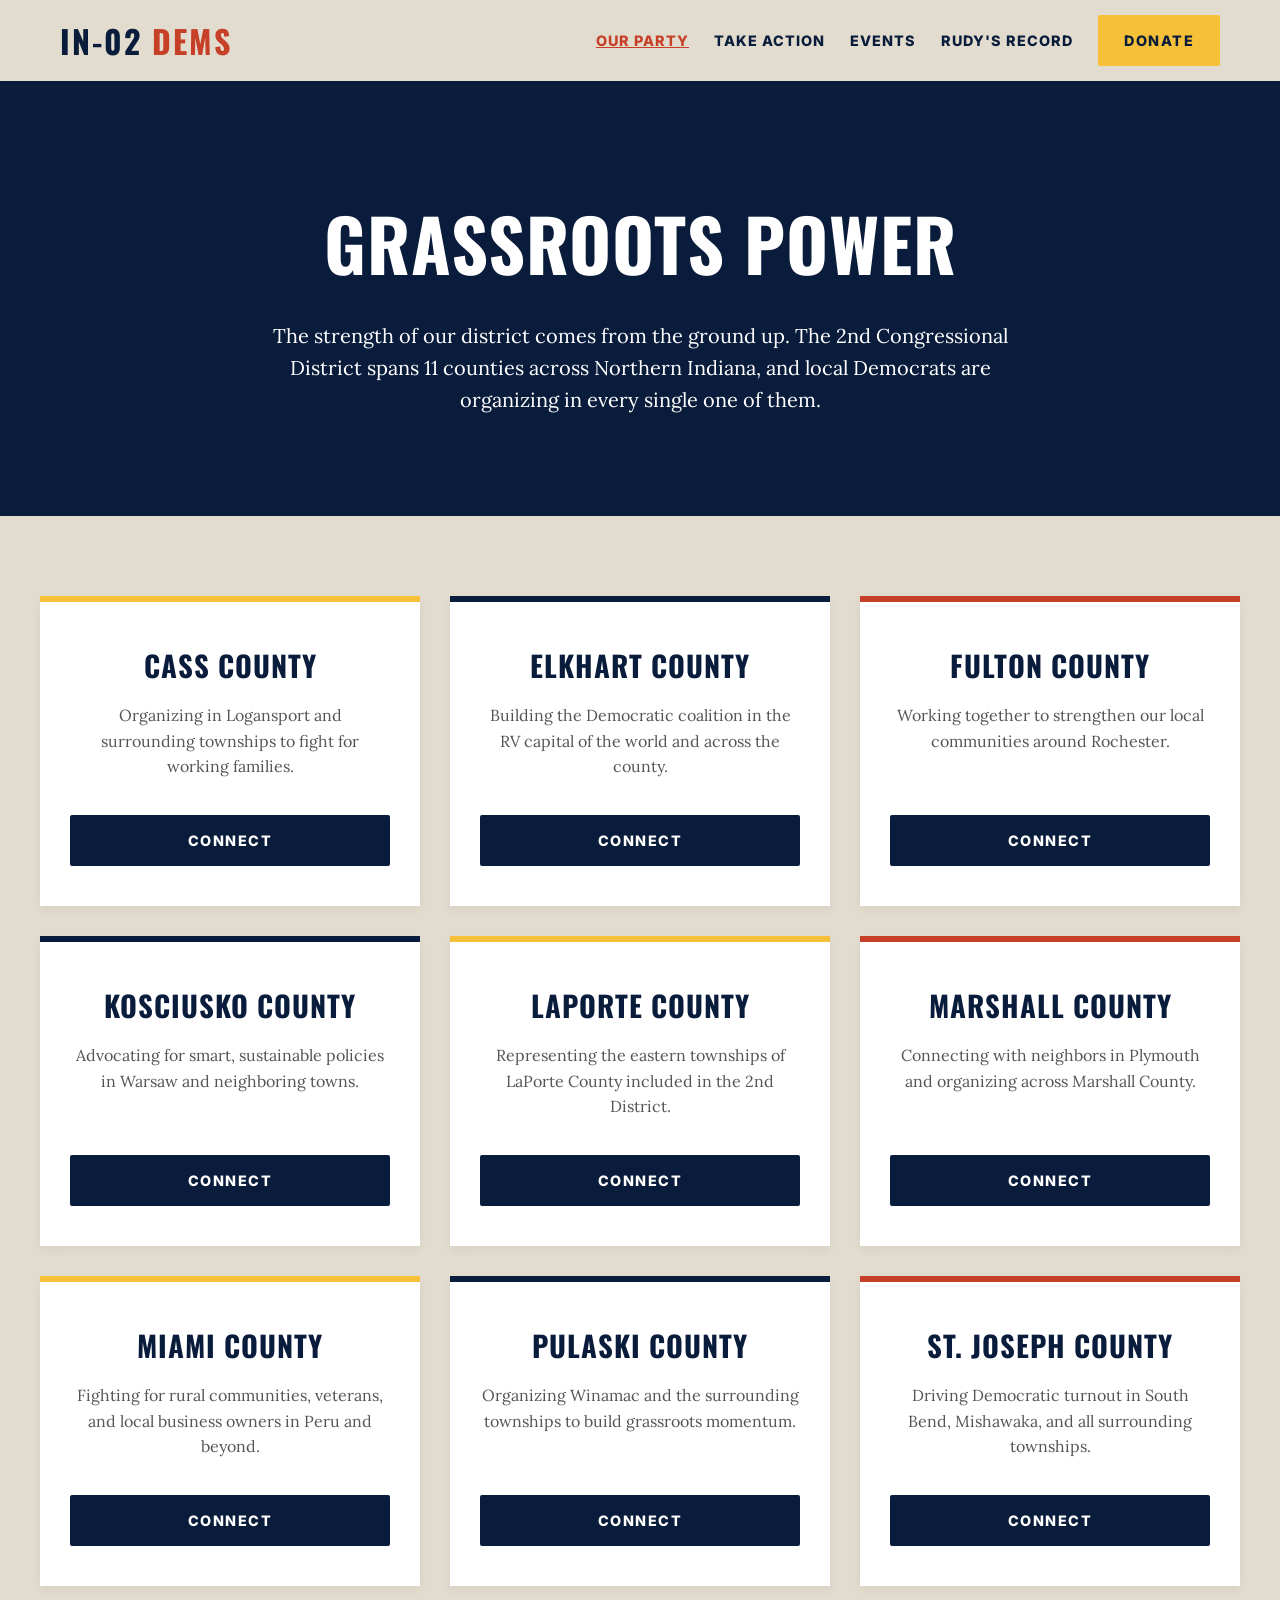
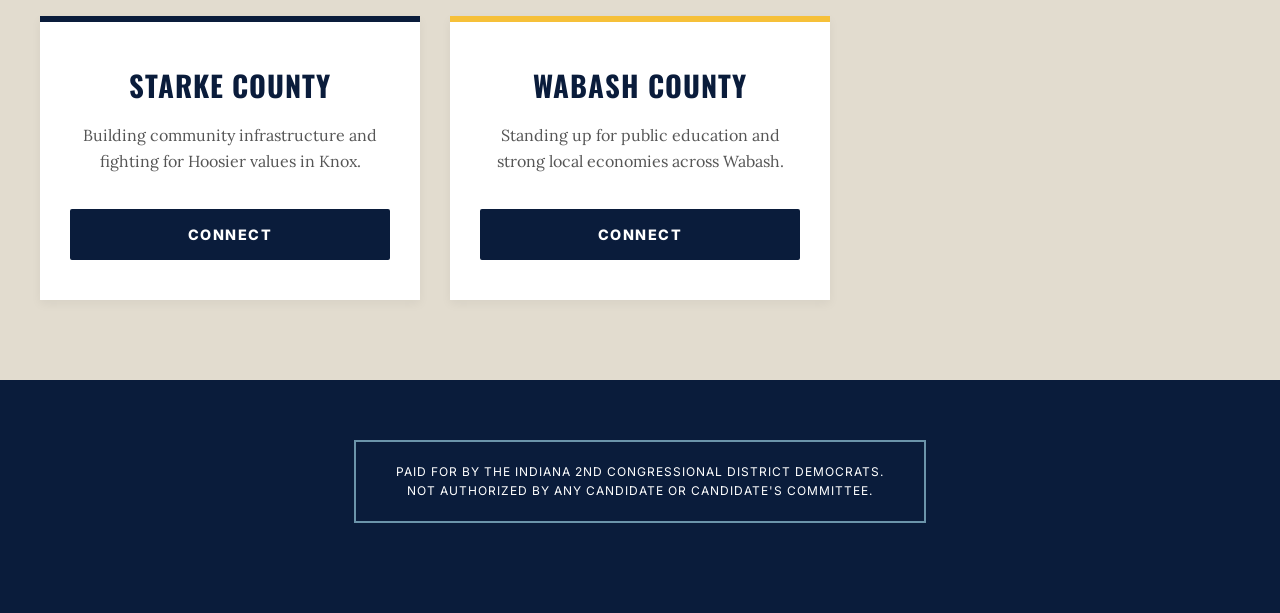
==== our-party.html @ 89389699 "Create our-party.html" ====
<!DOCTYPE html>
<html lang="en">
<head>
    <meta charset="UTF-8">
    <meta name="viewport" content="width=device-width, initial-scale=1.0">
    <title>Our Party | IN-02 Democrats</title>
    <!-- Approximations of Pete's typography: Oswald (Industrial), Inter (Aktiv Grotesk), Lora (Domaine Text) -->
    <link href="https://fonts.googleapis.com/css2?family=Oswald:wght@500;700&family=Inter:wght@400;600;800&family=Lora:ital,wght@0,400;0,600;1,400&display=swap" rel="stylesheet">
    <style>
        /* Pete for America Inspired Design System */
        :root {
            --strato-blue: #0A1C3B;
            --heartland-yellow: #F6C039;
            --rust-belt: #C64028;
            --blue-sky: #6B94AA;
            --calumet: #E2DCCF; /* Warm sand/grey */
            --white: #FFFFFF;
            
            --font-head: 'Oswald', sans-serif;
            --font-sans: 'Inter', sans-serif;
            --font-serif: 'Lora', serif;
        }

        * {
            margin: 0;
            padding: 0;
            box-sizing: border-box;
        }

        body {
            font-family: var(--font-serif);
            color: var(--strato-blue);
            background-color: var(--white);
            line-height: 1.6;
        }

        h1, h2, h3, h4, h5 {
            font-family: var(--font-head);
            text-transform: uppercase;
            letter-spacing: 1px;
            color: var(--strato-blue);
        }

        p {
            font-size: 1.1rem;
            color: #333;
            margin-bottom: 15px;
        }

        a {
            text-decoration: none;
            color: var(--rust-belt);
            font-family: var(--font-sans);
            font-weight: 600;
        }

        /* Buttons */
        .btn {
            display: inline-block;
            padding: 12px 24px;
            font-family: var(--font-sans);
            font-weight: 800;
            font-size: 0.9rem;
            text-transform: uppercase;
            letter-spacing: 1.5px;
            border-radius: 2px;
            cursor: pointer;
            transition: all 0.3s ease;
            text-align: center;
        }

        .btn-yellow {
            background-color: var(--heartland-yellow);
            color: var(--strato-blue);
            border: 2px solid var(--heartland-yellow);
        }

        .btn-yellow:hover {
            background-color: transparent;
            color: var(--strato-blue);
        }

        .btn-blue {
            background-color: var(--strato-blue);
            color: var(--white);
            border: 2px solid var(--strato-blue);
            width: 100%;
            margin-top: 15px;
        }

        .btn-blue:hover {
            background-color: transparent;
            color: var(--strato-blue);
        }

        /* Navigation */
        header {
            background-color: var(--calumet);
            border-bottom: 4px solid var(--strato-blue);
            position: sticky;
            top: 0;
            z-index: 1000;
        }

        .nav-container {
            max-width: 1200px;
            margin: 0 auto;
            display: flex;
            justify-content: space-between;
            align-items: center;
            padding: 15px 20px;
        }

        .logo h2 {
            font-size: 2rem;
            letter-spacing: 2px;
            margin: 0;
            line-height: 1;
        }

        .logo span {
            color: var(--rust-belt);
        }

        .nav-links {
            display: flex;
            gap: 25px;
            align-items: center;
        }

        .nav-links a.nav-item {
            color: var(--strato-blue);
            font-family: var(--font-sans);
            font-weight: 800;
            font-size: 0.9rem;
            text-transform: uppercase;
            letter-spacing: 1px;
        }

        .nav-links a.nav-item:hover {
            color: var(--rust-belt);
            text-decoration: underline;
        }

        /* Hero Section */
        .hero {
            background-color: var(--strato-blue);
            color: var(--white);
            text-align: center;
            padding: 100px 20px 100px 20px;
            position: relative;
        }

        .hero h1 {
            color: var(--white);
            font-size: 4.5rem;
            margin-bottom: 20px;
        }

        .hero p {
            color: var(--white);
            font-size: 1.25rem;
            max-width: 800px;
            margin: 0 auto;
            font-family: var(--font-serif);
        }

        /* Counties Grid Section */
        .counties-section {
            background-color: var(--calumet);
            padding: 80px 20px;
        }

        .counties-grid {
            max-width: 1200px;
            margin: 0 auto;
            display: grid;
            grid-template-columns: repeat(auto-fit, minmax(280px, 1fr));
            gap: 30px;
        }

        .county-card {
            background-color: var(--white);
            padding: 40px 30px;
            text-align: center;
            border-top: 6px solid var(--heartland-yellow);
            box-shadow: 0 4px 10px rgba(0,0,0,0.05);
            transition: transform 0.2s ease;
            display: flex;
            flex-direction: column;
            justify-content: space-between;
        }

        .county-card:nth-child(even) {
            border-top: 6px solid var(--strato-blue);
        }

        .county-card:nth-child(3n) {
            border-top: 6px solid var(--rust-belt);
        }

        .county-card:hover {
            transform: translateY(-5px);
        }

        .county-card h3 {
            font-size: 1.8rem;
            margin-bottom: 15px;
            color: var(--strato-blue);
        }

        .county-card p {
            font-size: 1rem;
            color: #555;
            margin-bottom: 20px;
            flex-grow: 1;
        }

        /* Footer */
        footer {
            background-color: var(--strato-blue);
            color: var(--blue-sky);
            text-align: center;
            padding: 60px 20px;
            font-family: var(--font-sans);
        }

        .disclaimer {
            border: 2px solid var(--blue-sky);
            display: inline-block;
            padding: 20px 40px;
            margin-bottom: 30px;
            font-size: 0.75rem;
            text-transform: uppercase;
            letter-spacing: 1px;
            color: var(--white);
        }

        /* Mobile Responsiveness */
        @media (max-width: 768px) {
            .nav-links {
                display: none;
            }
            .hero h1 {
                font-size: 3rem;
            }
        }
    </style>
</head>
<body>

    <!-- Header & Navigation -->
    <header>
        <div class="nav-container">
            <div class="logo">
                <a href="index.html" style="color: inherit; text-decoration: none;">
                    <h2>IN-02 <span>DEMS</span></h2>
                </a>
            </div>
            <nav class="nav-links">
                <a href="our-party.html" class="nav-item" style="color: var(--rust-belt); text-decoration: underline;">Our Party</a>
                <a href="index.html#action" class="nav-item">Take Action</a>
                <a href="index.html#events" class="nav-item">Events</a>
                <a href="rudy-facts.html" class="nav-item">Rudy's Record</a>
                <a href="https://secure.actblue.com" class="btn btn-yellow">Donate</a>
            </nav>
        </div>
    </header>

    <!-- Hero Section -->
    <section class="hero">
        <h1>Grassroots Power</h1>
        <p>The strength of our district comes from the ground up. The 2nd Congressional District spans 11 counties across Northern Indiana, and local Democrats are organizing in every single one of them.</p>
    </section>

    <!-- Counties Grid -->
    <section class="counties-section">
        <div class="counties-grid">
            
            <!-- County Card -->
            <div class="county-card">
                <h3>Cass County</h3>
                <p>Organizing in Logansport and surrounding townships to fight for working families.</p>
                <a href="#" class="btn btn-blue">Connect</a>
            </div>

            <!-- County Card -->
            <div class="county-card">
                <h3>Elkhart County</h3>
                <p>Building the Democratic coalition in the RV capital of the world and across the county.</p>
                <a href="#" class="btn btn-blue">Connect</a>
            </div>

            <!-- County Card -->
            <div class="county-card">
                <h3>Fulton County</h3>
                <p>Working together to strengthen our local communities around Rochester.</p>
                <a href="#" class="btn btn-blue">Connect</a>
            </div>

            <!-- County Card -->
            <div class="county-card">
                <h3>Kosciusko County</h3>
                <p>Advocating for smart, sustainable policies in Warsaw and neighboring towns.</p>
                <a href="#" class="btn btn-blue">Connect</a>
            </div>

            <!-- County Card -->
            <div class="county-card">
                <h3>LaPorte County</h3>
                <p>Representing the eastern townships of LaPorte County included in the 2nd District.</p>
                <a href="#" class="btn btn-blue">Connect</a>
            </div>

            <!-- County Card -->
            <div class="county-card">
                <h3>Marshall County</h3>
                <p>Connecting with neighbors in Plymouth and organizing across Marshall County.</p>
                <a href="#" class="btn btn-blue">Connect</a>
            </div>

            <!-- County Card -->
            <div class="county-card">
                <h3>Miami County</h3>
                <p>Fighting for rural communities, veterans, and local business owners in Peru and beyond.</p>
                <a href="#" class="btn btn-blue">Connect</a>
            </div>

            <!-- County Card -->
            <div class="county-card">
                <h3>Pulaski County</h3>
                <p>Organizing Winamac and the surrounding townships to build grassroots momentum.</p>
                <a href="#" class="btn btn-blue">Connect</a>
            </div>

            <!-- County Card -->
            <div class="county-card">
                <h3>St. Joseph County</h3>
                <p>Driving Democratic turnout in South Bend, Mishawaka, and all surrounding townships.</p>
                <a href="#" class="btn btn-blue">Connect</a>
            </div>

            <!-- County Card -->
            <div class="county-card">
                <h3>Starke County</h3>
                <p>Building community infrastructure and fighting for Hoosier values in Knox.</p>
                <a href="#" class="btn btn-blue">Connect</a>
            </div>

            <!-- County Card -->
            <div class="county-card">
                <h3>Wabash County</h3>
                <p>Standing up for public education and strong local economies across Wabash.</p>
                <a href="#" class="btn btn-blue">Connect</a>
            </div>

        </div>
    </section>

    <!-- Footer -->
    <footer>
        <div class="disclaimer">
            Paid for by the Indiana 2nd Congressional District Democrats.<br>
            Not authorized by any candidate or candidate's committee.
        </div>
    </footer>

</body>
</html>
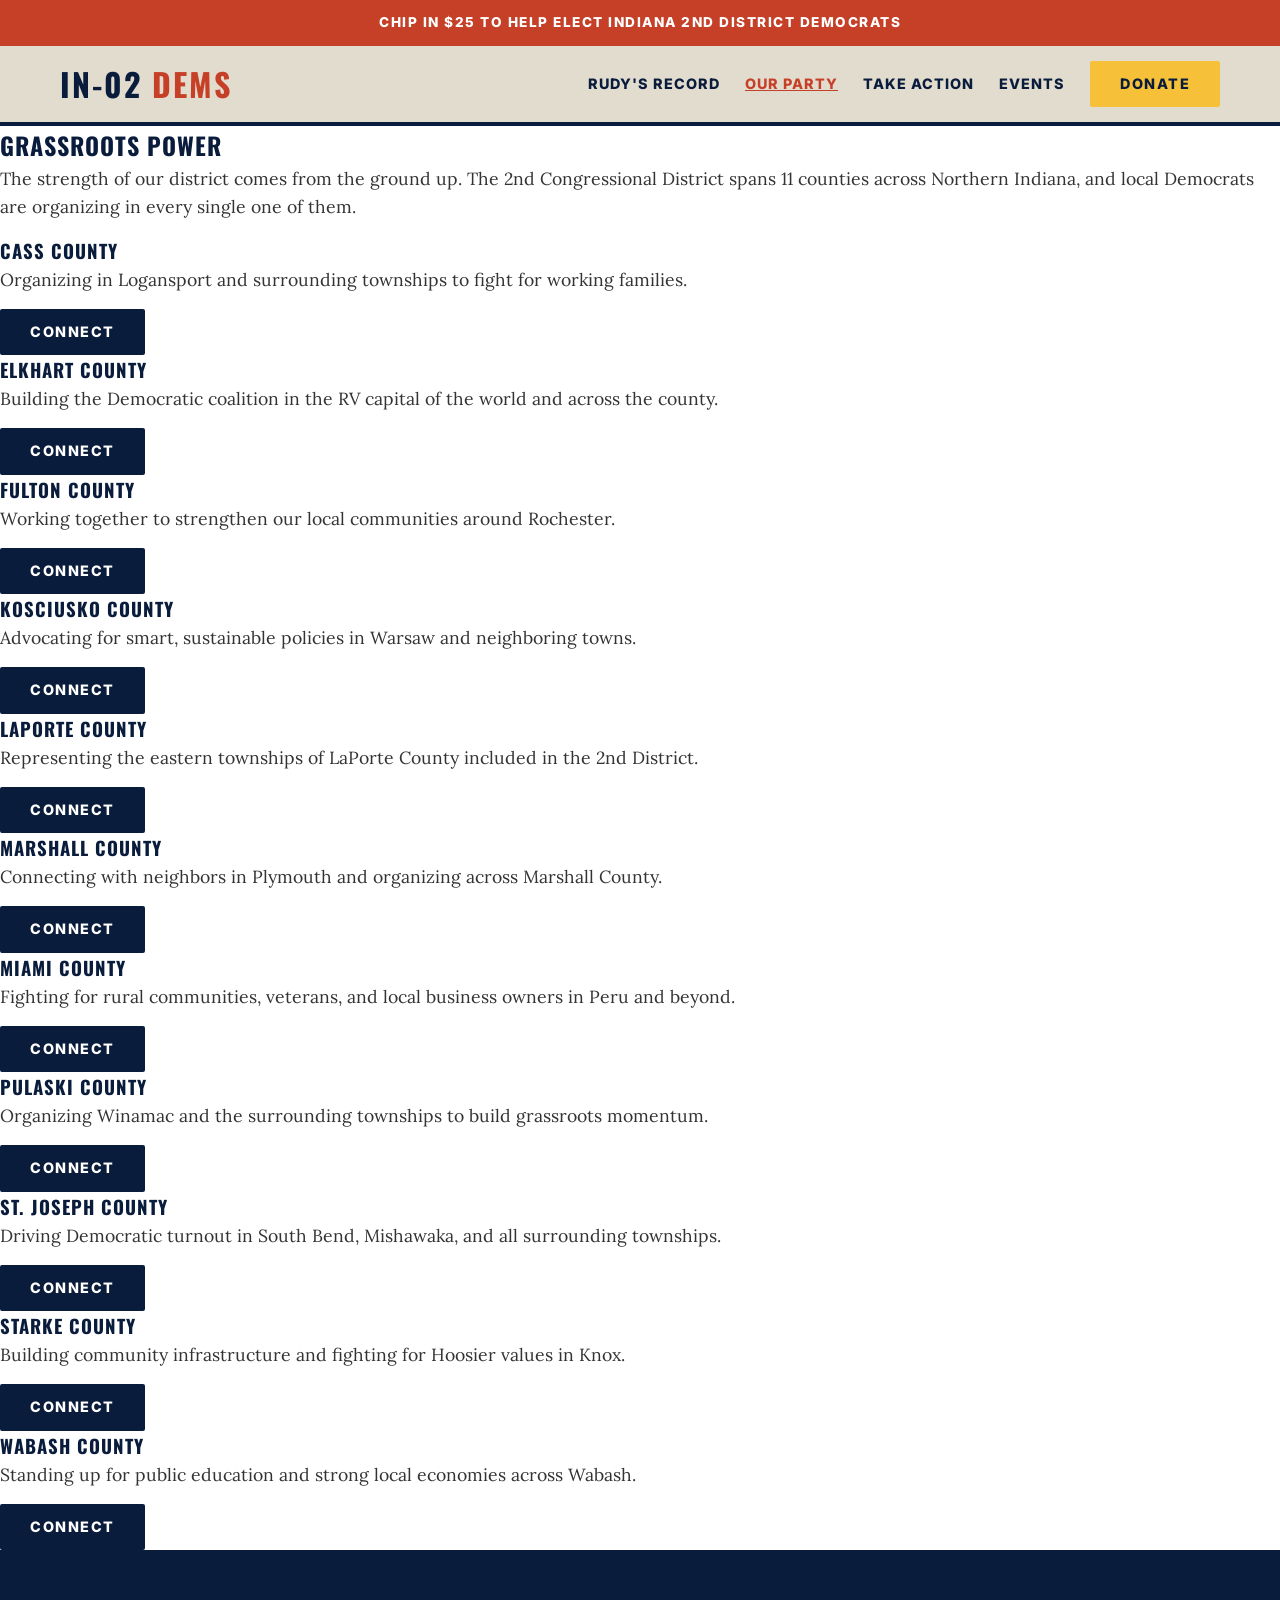
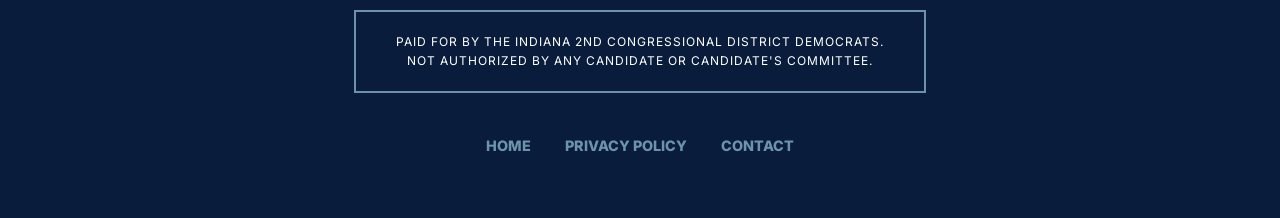
==== commit 1ada33ab: "Fixed navigation and some page lag when loading" ====
--- a/our-party.html
+++ b/our-party.html
@@ -4,350 +4,97 @@
     <meta charset="UTF-8">
     <meta name="viewport" content="width=device-width, initial-scale=1.0">
     <title>Our Party | IN-02 Democrats</title>
-    <!-- Approximations of Pete's typography: Oswald (Industrial), Inter (Aktiv Grotesk), Lora (Domaine Text) -->
+
+    <!-- SEO -->
+    <meta name="description" content="Meet the local Democrats organizing across all 11 counties of Indiana's 2nd Congressional District — from South Bend to Logansport and beyond.">
+    <meta property="og:type" content="website">
+    <meta property="og:url" content="https://YOUR_DOMAIN/our-party.html">
+    <meta property="og:title" content="Our Party | IN-02 Democrats">
+    <meta property="og:description" content="Local Democrats organizing in all 11 counties of Indiana's 2nd Congressional District.">
+    <meta name="twitter:card" content="summary_large_image">
+    <meta name="twitter:title" content="Our Party | IN-02 Democrats">
+    <meta name="twitter:description" content="Local Democrats organizing in all 11 counties of Indiana's 2nd Congressional District.">
+
+    <link rel="icon" href="favicon.svg" type="image/svg+xml">
+    <link rel="preconnect" href="https://fonts.googleapis.com">
+    <link rel="preconnect" href="https://fonts.gstatic.com" crossorigin>
     <link href="https://fonts.googleapis.com/css2?family=Oswald:wght@500;700&family=Inter:wght@400;600;800&family=Lora:ital,wght@0,400;0,600;1,400&display=swap" rel="stylesheet">
-    <style>
-        /* Pete for America Inspired Design System */
-        :root {
-            --strato-blue: #0A1C3B;
-            --heartland-yellow: #F6C039;
-            --rust-belt: #C64028;
-            --blue-sky: #6B94AA;
-            --calumet: #E2DCCF; /* Warm sand/grey */
-            --white: #FFFFFF;
-            
-            --font-head: 'Oswald', sans-serif;
-            --font-sans: 'Inter', sans-serif;
-            --font-serif: 'Lora', serif;
-        }
-
-        * {
-            margin: 0;
-            padding: 0;
-            box-sizing: border-box;
-        }
-
-        body {
-            font-family: var(--font-serif);
-            color: var(--strato-blue);
-            background-color: var(--white);
-            line-height: 1.6;
-        }
-
-        h1, h2, h3, h4, h5 {
-            font-family: var(--font-head);
-            text-transform: uppercase;
-            letter-spacing: 1px;
-            color: var(--strato-blue);
-        }
-
-        p {
-            font-size: 1.1rem;
-            color: #333;
-            margin-bottom: 15px;
-        }
-
-        a {
-            text-decoration: none;
-            color: var(--rust-belt);
-            font-family: var(--font-sans);
-            font-weight: 600;
-        }
-
-        /* Buttons */
-        .btn {
-            display: inline-block;
-            padding: 12px 24px;
-            font-family: var(--font-sans);
-            font-weight: 800;
-            font-size: 0.9rem;
-            text-transform: uppercase;
-            letter-spacing: 1.5px;
-            border-radius: 2px;
-            cursor: pointer;
-            transition: all 0.3s ease;
-            text-align: center;
-        }
-
-        .btn-yellow {
-            background-color: var(--heartland-yellow);
-            color: var(--strato-blue);
-            border: 2px solid var(--heartland-yellow);
-        }
-
-        .btn-yellow:hover {
-            background-color: transparent;
-            color: var(--strato-blue);
-        }
-
-        .btn-blue {
-            background-color: var(--strato-blue);
-            color: var(--white);
-            border: 2px solid var(--strato-blue);
-            width: 100%;
-            margin-top: 15px;
-        }
-
-        .btn-blue:hover {
-            background-color: transparent;
-            color: var(--strato-blue);
-        }
-
-        /* Navigation */
-        header {
-            background-color: var(--calumet);
-            border-bottom: 4px solid var(--strato-blue);
-            position: sticky;
-            top: 0;
-            z-index: 1000;
-        }
-
-        .nav-container {
-            max-width: 1200px;
-            margin: 0 auto;
-            display: flex;
-            justify-content: space-between;
-            align-items: center;
-            padding: 15px 20px;
-        }
-
-        .logo h2 {
-            font-size: 2rem;
-            letter-spacing: 2px;
-            margin: 0;
-            line-height: 1;
-        }
-
-        .logo span {
-            color: var(--rust-belt);
-        }
-
-        .nav-links {
-            display: flex;
-            gap: 25px;
-            align-items: center;
-        }
-
-        .nav-links a.nav-item {
-            color: var(--strato-blue);
-            font-family: var(--font-sans);
-            font-weight: 800;
-            font-size: 0.9rem;
-            text-transform: uppercase;
-            letter-spacing: 1px;
-        }
-
-        .nav-links a.nav-item:hover {
-            color: var(--rust-belt);
-            text-decoration: underline;
-        }
-
-        /* Hero Section */
-        .hero {
-            background-color: var(--strato-blue);
-            color: var(--white);
-            text-align: center;
-            padding: 100px 20px 100px 20px;
-            position: relative;
-        }
-
-        .hero h1 {
-            color: var(--white);
-            font-size: 4.5rem;
-            margin-bottom: 20px;
-        }
-
-        .hero p {
-            color: var(--white);
-            font-size: 1.25rem;
-            max-width: 800px;
-            margin: 0 auto;
-            font-family: var(--font-serif);
-        }
-
-        /* Counties Grid Section */
-        .counties-section {
-            background-color: var(--calumet);
-            padding: 80px 20px;
-        }
-
-        .counties-grid {
-            max-width: 1200px;
-            margin: 0 auto;
-            display: grid;
-            grid-template-columns: repeat(auto-fit, minmax(280px, 1fr));
-            gap: 30px;
-        }
-
-        .county-card {
-            background-color: var(--white);
-            padding: 40px 30px;
-            text-align: center;
-            border-top: 6px solid var(--heartland-yellow);
-            box-shadow: 0 4px 10px rgba(0,0,0,0.05);
-            transition: transform 0.2s ease;
-            display: flex;
-            flex-direction: column;
-            justify-content: space-between;
-        }
-
-        .county-card:nth-child(even) {
-            border-top: 6px solid var(--strato-blue);
-        }
-
-        .county-card:nth-child(3n) {
-            border-top: 6px solid var(--rust-belt);
-        }
-
-        .county-card:hover {
-            transform: translateY(-5px);
-        }
-
-        .county-card h3 {
-            font-size: 1.8rem;
-            margin-bottom: 15px;
-            color: var(--strato-blue);
-        }
-
-        .county-card p {
-            font-size: 1rem;
-            color: #555;
-            margin-bottom: 20px;
-            flex-grow: 1;
-        }
-
-        /* Footer */
-        footer {
-            background-color: var(--strato-blue);
-            color: var(--blue-sky);
-            text-align: center;
-            padding: 60px 20px;
-            font-family: var(--font-sans);
-        }
-
-        .disclaimer {
-            border: 2px solid var(--blue-sky);
-            display: inline-block;
-            padding: 20px 40px;
-            margin-bottom: 30px;
-            font-size: 0.75rem;
-            text-transform: uppercase;
-            letter-spacing: 1px;
-            color: var(--white);
-        }
-
-        /* Mobile Responsiveness */
-        @media (max-width: 768px) {
-            .nav-links {
-                display: none;
-            }
-            .hero h1 {
-                font-size: 3rem;
-            }
-        }
-    </style>
+    <link rel="stylesheet" href="css/styles.css">
+    <link rel="stylesheet" href="css/our-party.css">
 </head>
 <body>
 
-    <!-- Header & Navigation -->
-    <header>
-        <div class="nav-container">
-            <div class="logo">
-                <a href="index.html" style="color: inherit; text-decoration: none;">
-                    <h2>IN-02 <span>DEMS</span></h2>
-                </a>
-            </div>
-            <nav class="nav-links">
-                <a href="our-party.html" class="nav-item" style="color: var(--rust-belt); text-decoration: underline;">Our Party</a>
-                <a href="index.html#action" class="nav-item">Take Action</a>
-                <a href="index.html#events" class="nav-item">Events</a>
-                <a href="rudy-facts.html" class="nav-item">Rudy's Record</a>
-                <a href="https://secure.actblue.com" class="btn btn-yellow">Donate</a>
-            </nav>
-        </div>
-    </header>
+    <!-- Nav injected by components.js -->
+    <div id="site-header" data-page="party"></div>
 
-    <!-- Hero Section -->
-    <section class="hero">
+    <section id="main-content" class="hero">
         <h1>Grassroots Power</h1>
         <p>The strength of our district comes from the ground up. The 2nd Congressional District spans 11 counties across Northern Indiana, and local Democrats are organizing in every single one of them.</p>
     </section>
 
-    <!-- Counties Grid -->
     <section class="counties-section">
         <div class="counties-grid">
-            
-            <!-- County Card -->
+
             <div class="county-card">
                 <h3>Cass County</h3>
                 <p>Organizing in Logansport and surrounding townships to fight for working families.</p>
                 <a href="#" class="btn btn-blue">Connect</a>
             </div>
 
-            <!-- County Card -->
             <div class="county-card">
                 <h3>Elkhart County</h3>
                 <p>Building the Democratic coalition in the RV capital of the world and across the county.</p>
                 <a href="#" class="btn btn-blue">Connect</a>
             </div>
 
-            <!-- County Card -->
             <div class="county-card">
                 <h3>Fulton County</h3>
                 <p>Working together to strengthen our local communities around Rochester.</p>
                 <a href="#" class="btn btn-blue">Connect</a>
             </div>
 
-            <!-- County Card -->
             <div class="county-card">
                 <h3>Kosciusko County</h3>
                 <p>Advocating for smart, sustainable policies in Warsaw and neighboring towns.</p>
                 <a href="#" class="btn btn-blue">Connect</a>
             </div>
 
-            <!-- County Card -->
             <div class="county-card">
                 <h3>LaPorte County</h3>
                 <p>Representing the eastern townships of LaPorte County included in the 2nd District.</p>
                 <a href="#" class="btn btn-blue">Connect</a>
             </div>
 
-            <!-- County Card -->
             <div class="county-card">
                 <h3>Marshall County</h3>
                 <p>Connecting with neighbors in Plymouth and organizing across Marshall County.</p>
                 <a href="#" class="btn btn-blue">Connect</a>
             </div>
 
-            <!-- County Card -->
             <div class="county-card">
                 <h3>Miami County</h3>
                 <p>Fighting for rural communities, veterans, and local business owners in Peru and beyond.</p>
                 <a href="#" class="btn btn-blue">Connect</a>
             </div>
 
-            <!-- County Card -->
             <div class="county-card">
                 <h3>Pulaski County</h3>
                 <p>Organizing Winamac and the surrounding townships to build grassroots momentum.</p>
                 <a href="#" class="btn btn-blue">Connect</a>
             </div>
 
-            <!-- County Card -->
             <div class="county-card">
                 <h3>St. Joseph County</h3>
                 <p>Driving Democratic turnout in South Bend, Mishawaka, and all surrounding townships.</p>
                 <a href="#" class="btn btn-blue">Connect</a>
             </div>
 
-            <!-- County Card -->
             <div class="county-card">
                 <h3>Starke County</h3>
                 <p>Building community infrastructure and fighting for Hoosier values in Knox.</p>
                 <a href="#" class="btn btn-blue">Connect</a>
             </div>
 
-            <!-- County Card -->
             <div class="county-card">
                 <h3>Wabash County</h3>
                 <p>Standing up for public education and strong local economies across Wabash.</p>
@@ -357,13 +104,9 @@
         </div>
     </section>
 
-    <!-- Footer -->
-    <footer>
-        <div class="disclaimer">
-            Paid for by the Indiana 2nd Congressional District Democrats.<br>
-            Not authorized by any candidate or candidate's committee.
-        </div>
-    </footer>
+    <!-- Footer injected by components.js -->
+    <div id="site-footer"></div>
 
+    <script src="js/components.js"></script>
 </body>
 </html>
--- a/css/styles.css
+++ b/css/styles.css
@@ -0,0 +1,379 @@
+/* =============================================
+   IN-02 DEMS — Shared Design System
+   Google Fonts (Oswald, Inter, Lora) loaded in each HTML page
+   ============================================= */
+
+:root {
+    --strato-blue: #0A1C3B;
+    --heartland-yellow: #F6C039;
+    --rust-belt: #C64028;
+    --rust-dark: #9E3320;
+    --blue-sky: #6B94AA;
+    --calumet: #E2DCCF;
+    --white: #FFFFFF;
+
+    --font-head: 'Oswald', sans-serif;
+    --font-sans: 'Inter', sans-serif;
+    --font-serif: 'Lora', serif;
+}
+
+*, *::before, *::after {
+    margin: 0;
+    padding: 0;
+    box-sizing: border-box;
+}
+
+body {
+    font-family: var(--font-serif);
+    color: var(--strato-blue);
+    background-color: var(--white);
+    line-height: 1.6;
+}
+
+h1, h2, h3, h4, h5 {
+    font-family: var(--font-head);
+    text-transform: uppercase;
+    letter-spacing: 1px;
+    color: var(--strato-blue);
+}
+
+p {
+    font-size: 1.1rem;
+    color: #333;
+    margin-bottom: 15px;
+}
+
+a {
+    text-decoration: none;
+    color: var(--rust-belt);
+    font-family: var(--font-sans);
+    font-weight: 600;
+}
+
+/* ---- Buttons ---- */
+.btn {
+    display: inline-block;
+    padding: 14px 28px;
+    font-family: var(--font-sans);
+    font-weight: 800;
+    font-size: 0.9rem;
+    text-transform: uppercase;
+    letter-spacing: 1.5px;
+    border-radius: 2px;
+    border: 2px solid transparent;
+    cursor: pointer;
+    transition: color 0.25s ease, background-color 0.25s ease, border-color 0.25s ease;
+    text-align: center;
+    line-height: 1;
+}
+
+.btn-yellow {
+    background-color: var(--heartland-yellow);
+    color: var(--strato-blue);
+    border-color: var(--heartland-yellow);
+}
+.btn-yellow:hover {
+    background-color: transparent;
+    color: var(--heartland-yellow);
+}
+
+.btn-blue {
+    background-color: var(--strato-blue);
+    color: var(--white);
+    border-color: var(--strato-blue);
+}
+.btn-blue:hover {
+    background-color: transparent;
+    color: var(--strato-blue);
+}
+
+.btn-red {
+    background-color: var(--rust-belt);
+    color: var(--white);
+    border-color: var(--rust-belt);
+}
+.btn-red:hover {
+    background-color: transparent;
+    color: var(--rust-belt);
+}
+
+/* ---- Top Alert Bar ---- */
+.top-bar {
+    background-color: var(--rust-belt);
+    color: var(--white);
+    text-align: center;
+    padding: 12px;
+    font-family: var(--font-sans);
+    font-size: 0.85rem;
+    font-weight: 800;
+    letter-spacing: 1.5px;
+    text-transform: uppercase;
+}
+
+/* ---- Navigation ---- */
+header {
+    background-color: var(--calumet);
+    border-bottom: 4px solid var(--strato-blue);
+    position: sticky;
+    top: 0;
+    z-index: 1000;
+}
+
+.nav-container {
+    max-width: 1200px;
+    margin: 0 auto;
+    display: flex;
+    justify-content: space-between;
+    align-items: center;
+    padding: 15px 20px;
+    position: relative;
+}
+
+.logo a {
+    color: inherit;
+    text-decoration: none;
+    font-family: inherit;
+}
+
+.logo h2 {
+    font-family: var(--font-head);
+    font-size: 2rem;
+    letter-spacing: 2px;
+    color: var(--strato-blue);
+    margin: 0;
+    line-height: 1;
+}
+
+.logo span { color: var(--rust-belt); }
+
+.nav-links {
+    display: flex;
+    gap: 25px;
+    align-items: center;
+}
+
+.nav-links a.nav-item {
+    color: var(--strato-blue);
+    font-family: var(--font-sans);
+    font-weight: 800;
+    font-size: 0.9rem;
+    text-transform: uppercase;
+    letter-spacing: 1px;
+    transition: color 0.15s ease;
+}
+
+.nav-links a.nav-item:visited {
+    color: var(--strato-blue);
+}
+
+.nav-links a.nav-item:hover,
+.nav-links a.nav-item:visited:hover,
+.nav-links a.nav-item.active {
+    color: var(--rust-belt);
+    text-decoration: underline;
+}
+
+/* Hamburger toggle — hidden on desktop */
+.nav-toggle {
+    display: none;
+    flex-direction: column;
+    gap: 5px;
+    background: none;
+    border: none;
+    cursor: pointer;
+    padding: 5px;
+}
+
+.nav-toggle span {
+    display: block;
+    width: 25px;
+    height: 2px;
+    background-color: var(--strato-blue);
+    transition: transform 0.3s, opacity 0.3s, transform 0.3s;
+}
+
+/* Hamburger → X animation when open */
+.nav-toggle.open span:nth-child(1) { transform: translateY(7px) rotate(45deg); }
+.nav-toggle.open span:nth-child(2) { opacity: 0; transform: scaleX(0); }
+.nav-toggle.open span:nth-child(3) { transform: translateY(-7px) rotate(-45deg); }
+
+/* ---- Skip to Content (Accessibility) ---- */
+.skip-link {
+    position: absolute;
+    top: -100%;
+    left: 0;
+    z-index: 9999;
+    padding: 12px 24px;
+    background-color: var(--heartland-yellow);
+    color: var(--strato-blue);
+    font-family: var(--font-sans);
+    font-weight: 800;
+    font-size: 0.9rem;
+    text-transform: uppercase;
+    letter-spacing: 1px;
+    text-decoration: none;
+    transition: top 0.1s;
+}
+
+.skip-link:focus {
+    top: 0;
+    outline: 3px solid var(--strato-blue);
+    outline-offset: 2px;
+}
+
+/* ---- Footer ---- */
+footer {
+    background-color: var(--strato-blue);
+    color: var(--blue-sky);
+    text-align: center;
+    padding: 60px 20px;
+    font-family: var(--font-sans);
+}
+
+.disclaimer {
+    border: 2px solid var(--blue-sky);
+    display: inline-block;
+    padding: 20px 40px;
+    margin-bottom: 30px;
+    font-size: 0.75rem;
+    text-transform: uppercase;
+    letter-spacing: 1px;
+    color: var(--white);
+}
+
+.footer-links { margin-top: 10px; }
+
+.footer-links a {
+    color: var(--blue-sky);
+    margin: 0 15px;
+    font-size: 0.9rem;
+    text-transform: uppercase;
+    font-weight: 800;
+}
+.footer-links a:hover { color: var(--heartland-yellow); }
+
+/* ---- Modal ---- */
+.modal {
+    display: none;
+    position: fixed;
+    z-index: 2000;
+    inset: 0;
+    background-color: rgba(10, 28, 59, 0.85);
+    backdrop-filter: blur(4px);
+    overflow: auto;
+}
+
+.modal-content {
+    background-color: var(--calumet);
+    margin: 5% auto;
+    padding: 40px 30px;
+    border-top: 8px solid var(--heartland-yellow);
+    width: 90%;
+    max-width: 650px;
+    position: relative;
+    box-shadow: 0 10px 30px rgba(0, 0, 0, 0.3);
+    border-radius: 4px;
+}
+
+.close-btn {
+    position: absolute;
+    top: 15px;
+    right: 25px;
+    font-size: 35px;
+    font-weight: bold;
+    line-height: 1;
+    cursor: pointer;
+    background: none;
+    border: none;
+    color: var(--strato-blue);
+    transition: color 0.2s;
+}
+.close-btn:hover { color: var(--rust-belt); }
+
+/* ---- Action Network Form Overrides ---- */
+#can-form-area {
+    font-family: var(--font-sans) !important;
+    color: var(--strato-blue) !important;
+    text-align: left !important;
+    margin: 0 auto !important;
+    float: none !important;
+    display: block !important;
+    max-width: 600px !important;
+}
+
+#can-form-area input[type="text"],
+#can-form-area input[type="email"],
+#can-form-area input[type="tel"],
+#can-form-area select {
+    font-family: var(--font-sans) !important;
+    border: 2px solid var(--strato-blue) !important;
+    border-radius: 2px !important;
+    padding: 12px 15px !important;
+    background-color: var(--white) !important;
+    color: var(--strato-blue) !important;
+    font-size: 1rem !important;
+    margin-bottom: 15px !important;
+}
+
+#can-form-area input[type="submit"],
+#can-form-area .button {
+    background-color: var(--strato-blue) !important;
+    color: var(--white) !important;
+    border: 2px solid var(--strato-blue) !important;
+    font-family: var(--font-sans) !important;
+    font-weight: 800 !important;
+    text-transform: uppercase !important;
+    letter-spacing: 1.5px !important;
+    border-radius: 2px !important;
+    padding: 14px 28px !important;
+    cursor: pointer !important;
+    transition: all 0.3s ease !important;
+    width: 100% !important;
+    margin-top: 15px !important;
+    box-shadow: none !important;
+    text-shadow: none !important;
+}
+
+#can-form-area input[type="submit"]:hover,
+#can-form-area .button:hover {
+    background-color: transparent !important;
+    color: var(--strato-blue) !important;
+}
+
+#can-form-area label {
+    font-weight: 600 !important;
+    color: var(--strato-blue) !important;
+    margin-bottom: 5px !important;
+}
+
+#can-form-area .control-label {
+    font-family: var(--font-head) !important;
+    text-transform: uppercase !important;
+    letter-spacing: 1px !important;
+    font-size: 1.2rem !important;
+    margin-top: 15px !important;
+}
+
+/* ---- Mobile ---- */
+@media (max-width: 768px) {
+    .nav-toggle {
+        display: flex;
+    }
+
+    .nav-links {
+        display: none;
+        flex-direction: column;
+        position: absolute;
+        top: 100%;
+        left: 0;
+        right: 0;
+        background-color: var(--calumet);
+        border-bottom: 4px solid var(--strato-blue);
+        padding: 20px;
+        gap: 15px;
+    }
+
+    .nav-links.open {
+        display: flex;
+    }
+}
